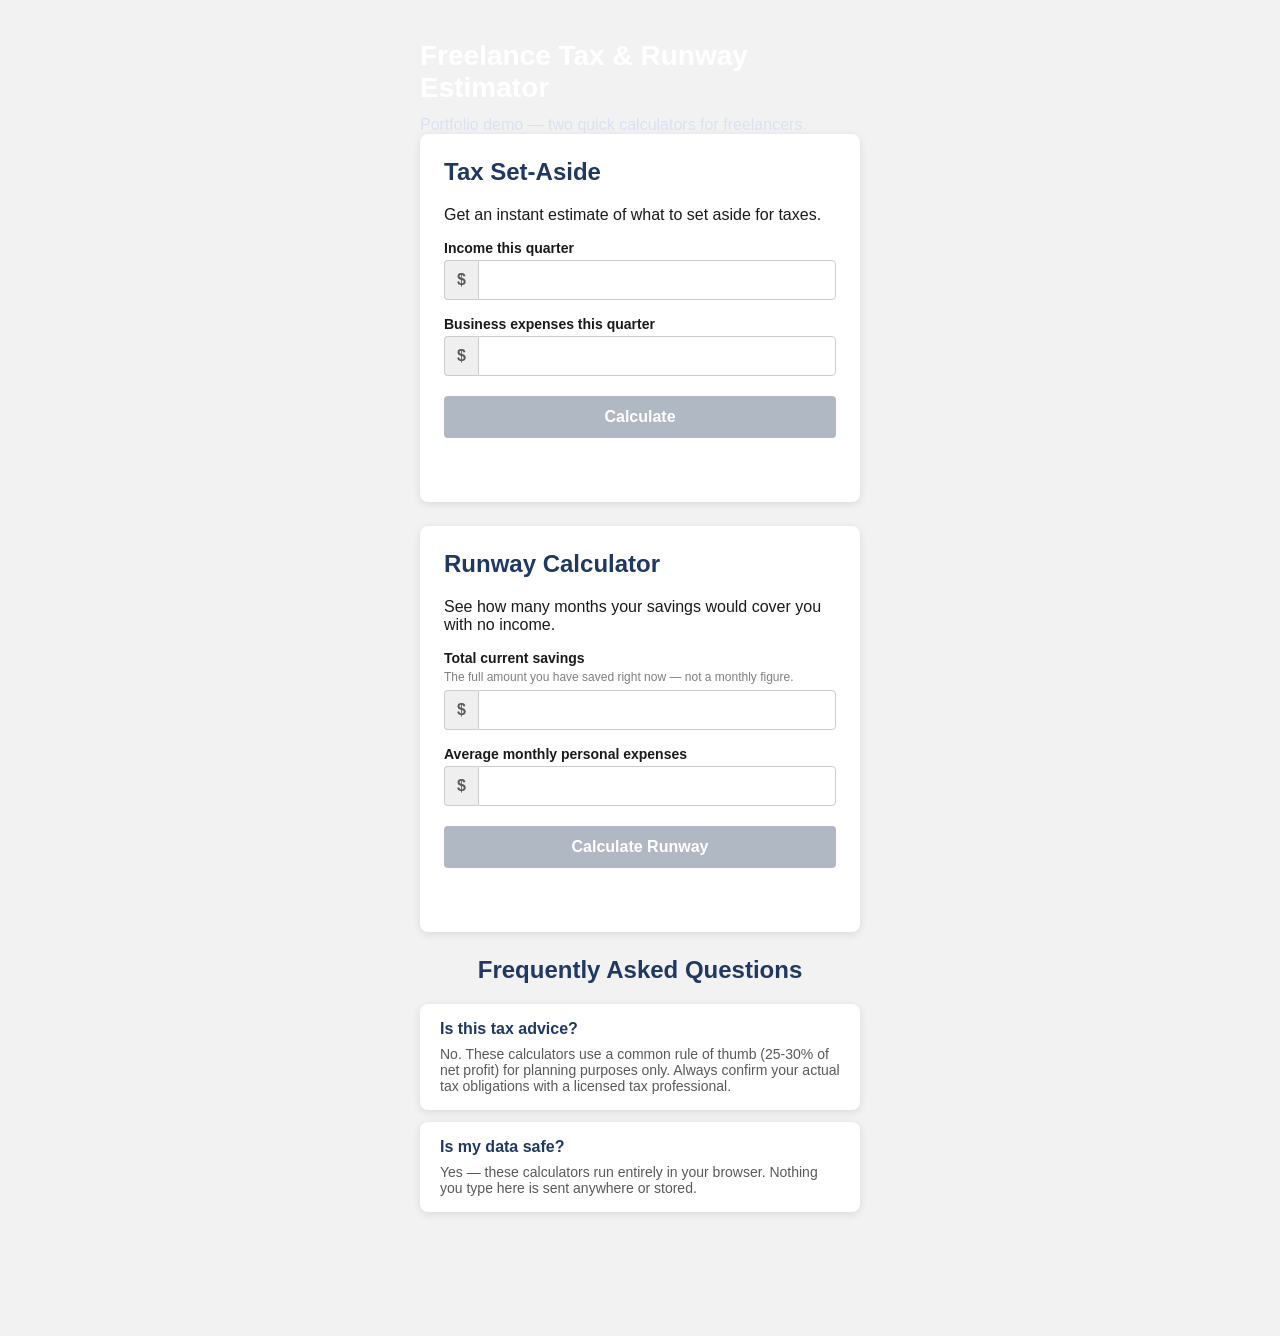
==== portfolio.html @ bd95da1f "Move product pitch above FAQ, add scroll/interaction-triggered sticky CTA bar - New product section " ====
<!DOCTYPE html>
<html lang="en">
<head>
  <meta charset="UTF-8">
  <title>Freelance Tax & Runway Estimator — Portfolio Demo</title>

  <!-- Google Analytics -->
  <script async src="https://www.googletagmanager.com/gtag/js?id=G-4HHNG6VKP3"></script>
  <script>
    window.dataLayer = window.dataLayer || [];
    function gtag(){dataLayer.push(arguments);}
    gtag('js', new Date());
    gtag('config', 'G-4HHNG6VKP3');
  </script>

  <meta property="og:title" content="Freelance Tax & Runway Estimator — Portfolio Demo">
  <meta property="og:description" content="A frontend project: two live calculators for freelancers, built with vanilla HTML/CSS/JS.">
  <meta property="og:type" content="website">
  <meta property="og:url" content="https://mundusflow.github.io/freelance-tax-runway-estimator/portfolio.html">

  <meta name="twitter:card" content="summary">
  <meta name="twitter:title" content="Freelance Tax & Runway Estimator — Portfolio Demo">
  <meta name="twitter:description" content="A frontend project: two live calculators for freelancers, built with vanilla HTML/CSS/JS.">

  <link rel="stylesheet" href="style.css?v=9">
</head>
<body>

  <div class="page">

    <header>
      <h1>Freelance Tax &amp; Runway Estimator</h1>
      <p class="subtitle">Portfolio demo — two quick calculators for freelancers.</p>
    </header>

    <div class="card">
      <h2>Tax Set-Aside</h2>
      <p>Get an instant estimate of what to set aside for taxes.</p>

      <label for="income">Income this quarter</label>
      <div class="input-group">
        <span class="input-prefix">$</span>
        <input type="number" id="income">
      </div>

      <label for="expenses">Business expenses this quarter</label>
      <div class="input-group">
        <span class="input-prefix">$</span>
        <input type="number" id="expenses">
      </div>

      <button id="calculateBtn">Calculate</button>

      <div id="result" class="result"></div>
    </div>

    <div class="card">
      <h2>Runway Calculator</h2>
      <p>See how many months your savings would cover you with no income.</p>

      <label for="savings">Total current savings</label>
      <p class="field-hint">The full amount you have saved right now — not a monthly figure.</p>
      <div class="input-group">
        <span class="input-prefix">$</span>
        <input type="number" id="savings">
      </div>

      <label for="monthlyExpenses">Average monthly personal expenses</label>
      <div class="input-group">
        <span class="input-prefix">$</span>
        <input type="number" id="monthlyExpenses">
      </div>

      <button id="runwayBtn">Calculate Runway</button>

      <div id="runwayResult" class="result"></div>
    </div>

    <div class="faq">
      <h2>Frequently Asked Questions</h2>

      <div class="faq-item">
        <h3>Is this tax advice?</h3>
        <p>No. These calculators use a common rule of thumb (25-30% of net profit) for planning purposes only. Always confirm your actual tax obligations with a licensed tax professional.</p>
      </div>

      <div class="faq-item">
        <h3>Is my data safe?</h3>
        <p>Yes — these calculators run entirely in your browser. Nothing you type here is sent anywhere or stored.</p>
      </div>
    </div>

  </div>

  <script src="script.js?v=9"></script>
</body>
</html>
---- style.css ----
* {
  box-sizing: border-box;
}

body {
  margin: 0;
  font-family: Arial, Helvetica, sans-serif;
  background-color: #F2F2F2;
  color: #1A1A1A;
}

.page {
  max-width: 480px;
  margin: 0 auto;
  padding: 40px 20px 100px 20px;
}

.hero {
  background-color: #1F3864;
  text-align: center;
  padding: 50px 20px;
}

.hero-inner {
  max-width: 480px;
  margin: 0 auto;
}

h1 {
  color: #FFFFFF;
  font-size: 28px;
  margin: 0 0 12px 0;
}

.subtitle {
  color: #D9E1F2;
  margin: 0;
}

.card {
  background-color: #FFFFFF;
  border-radius: 8px;
  box-shadow: 0 2px 8px rgba(0, 0, 0, 0.1);
  padding: 24px;
  margin-bottom: 24px;
}

.card h2 {
  color: #1F3864;
  margin-top: 0;
}

label {
  display: block;
  font-size: 14px;
  font-weight: bold;
  margin-top: 16px;
  margin-bottom: 4px;
}

.field-hint {
  margin: 0 0 6px 0;
  font-size: 12px;
  color: #7F7F7F;
}

input[type="number"] {
  width: 100%;
  padding: 10px;
  font-size: 16px;
  border: 1px solid #CCCCCC;
  border-radius: 4px;
}

.input-group {
  display: flex;
  align-items: stretch;
}

.input-prefix {
  display: flex;
  align-items: center;
  padding: 0 12px;
  background-color: #EFEFEF;
  border: 1px solid #CCCCCC;
  border-right: none;
  border-radius: 4px 0 0 4px;
  font-size: 16px;
  font-weight: bold;
  color: #595959;
}

.input-group input[type="number"] {
  flex: 1;
  min-width: 0;
  border-radius: 0 4px 4px 0;
}

button {
  width: 100%;
  margin-top: 20px;
  padding: 12px;
  font-size: 16px;
  font-weight: bold;
  color: #FFFFFF;
  background-color: #1F3864;
  border: none;
  border-radius: 4px;
  cursor: pointer;
}

button:disabled {
  background-color: #B0B8C4;
  cursor: not-allowed;
}

button:disabled:hover {
  background-color: #B0B8C4;
}

button:hover {
  background-color: #16294B;
}

.result {
  margin-top: 16px;
  min-height: 24px;
}

.result-box {
  background-color: #F7F9FC;
  border: 1px solid #D9E1F2;
  border-left: 4px solid #1F3864;
  border-radius: 6px;
  padding: 16px 18px;
}

.result-intro {
  margin: 0 0 12px 0;
  font-size: 14px;
  color: #595959;
  font-style: italic;
}

.result-stat {
  display: flex;
  justify-content: space-between;
  align-items: baseline;
  padding: 6px 0;
  border-top: 1px solid #E5E5E5;
}

.result-stat:first-of-type {
  border-top: none;
}

.result-label {
  font-size: 14px;
  font-weight: bold;
  color: #1A1A1A;
}

.result-value {
  font-size: 18px;
  font-weight: bold;
}

.result-warning {
  color: #B00020;
}

.result-highlight {
  color: #1F3864;
  font-size: 22px;
}

.result-headline-label {
  margin: 0;
  font-size: 12px;
  font-weight: bold;
  text-transform: uppercase;
  letter-spacing: 0.5px;
  color: #595959;
}

.result-headline-value {
  margin: 4px 0 16px 0;
  font-size: 32px;
  font-weight: bold;
}

.result-breakdown {
  background-color: #FFFFFF;
  border: 1px solid #E5E5E5;
  border-radius: 4px;
  padding: 12px 14px;
  margin-bottom: 12px;
}

.breakdown-title {
  margin: 0 0 6px 0;
  font-size: 12px;
  font-weight: bold;
  color: #1A1A1A;
}

.breakdown-row {
  display: flex;
  justify-content: space-between;
  padding: 3px 0;
  font-size: 14px;
  color: #333333;
}

.breakdown-total {
  font-weight: bold;
  border-top: 1px solid #E5E5E5;
  margin-top: 4px;
  padding-top: 6px;
  color: #1A1A1A;
}

.result-tip {
  margin: 0;
  font-size: 14px;
  color: #7A5B00;
  background-color: #FFF8E1;
  border-radius: 4px;
  padding: 10px 12px;
}

.faq {
  margin-bottom: 24px;
}

.faq h2 {
  color: #1F3864;
  text-align: center;
  margin-bottom: 20px;
}

.faq-item {
  background-color: #FFFFFF;
  border-radius: 8px;
  box-shadow: 0 2px 8px rgba(0, 0, 0, 0.1);
  padding: 16px 20px;
  margin-bottom: 12px;
}

.faq-item h3 {
  margin: 0 0 8px 0;
  font-size: 16px;
  color: #1F3864;
}

.faq-item p {
  margin: 0;
  color: #595959;
  font-size: 14px;
}

.cta {
  background-color: #1F3864;
  color: #FFFFFF;
  border-radius: 8px;
  padding: 24px;
  text-align: center;
}

.cta h2 {
  margin-top: 0;
  color: #FFFFFF;
}

.cta p {
  color: #D9E1F2;
  margin-bottom: 20px;
}

.product-track-label {
  text-align: left;
  max-width: 260px;
  margin: 0 auto 8px auto;
  font-weight: bold;
  color: #FFFFFF;
}

.product-checklist {
  list-style: none;
  text-align: left;
  max-width: 260px;
  margin: 0 auto 20px auto;
  padding: 0;
}

.product-checklist li {
  padding: 4px 0;
  color: #FFFFFF;
}

.product-checklist li::before {
  content: "\2713  ";
  color: #6FCF97;
  font-weight: bold;
}

.product-badges {
  display: flex;
  justify-content: center;
  flex-wrap: wrap;
  gap: 8px;
  margin-bottom: 20px;
}

.product-badge {
  background-color: rgba(255, 255, 255, 0.15);
  color: #FFFFFF;
  font-size: 12px;
  padding: 4px 10px;
  border-radius: 12px;
}

.cta-button {
  display: inline-block;
  background-color: #FFC000;
  color: #1F3864;
  font-weight: bold;
  text-decoration: none;
  padding: 14px 28px;
  border-radius: 4px;
}

.cta-button:hover {
  background-color: #E6AC00;
}

.sticky-bar {
  position: fixed;
  left: 0;
  right: 0;
  bottom: 0;
  background-color: #1F3864;
  box-shadow: 0 -2px 10px rgba(0, 0, 0, 0.15);
  transform: translateY(100%);
  transition: transform 0.3s ease;
  z-index: 1000;
}

.sticky-bar.visible {
  transform: translateY(0);
}

.sticky-bar-inner {
  max-width: 720px;
  margin: 0 auto;
  height: 66px;
  display: flex;
  align-items: center;
  justify-content: space-between;
  gap: 12px;
  padding: 0 16px;
}

.sticky-bar-text {
  display: flex;
  flex-direction: column;
  min-width: 0;
}

.sticky-bar-title {
  color: #FFFFFF;
  font-weight: bold;
  font-size: 14px;
  white-space: nowrap;
}

.sticky-bar-subtitle {
  color: #D9E1F2;
  font-size: 12px;
  white-space: nowrap;
  overflow: hidden;
  text-overflow: ellipsis;
}

.sticky-bar-price {
  color: #D9E1F2;
  font-size: 12px;
  white-space: nowrap;
  flex-shrink: 0;
}

.sticky-bar-button {
  flex-shrink: 0;
  display: inline-block;
  background-color: #FFC000;
  color: #1F3864;
  font-weight: bold;
  font-size: 14px;
  text-decoration: none;
  padding: 8px 16px;
  border-radius: 4px;
  white-space: nowrap;
}

.sticky-bar-button:hover {
  background-color: #E6AC00;
}

@media (max-width: 480px) {
  .sticky-bar-inner {
    height: 58px;
    padding: 0 12px;
  }

  .sticky-bar-subtitle,
  .sticky-bar-price {
    display: none;
  }
}
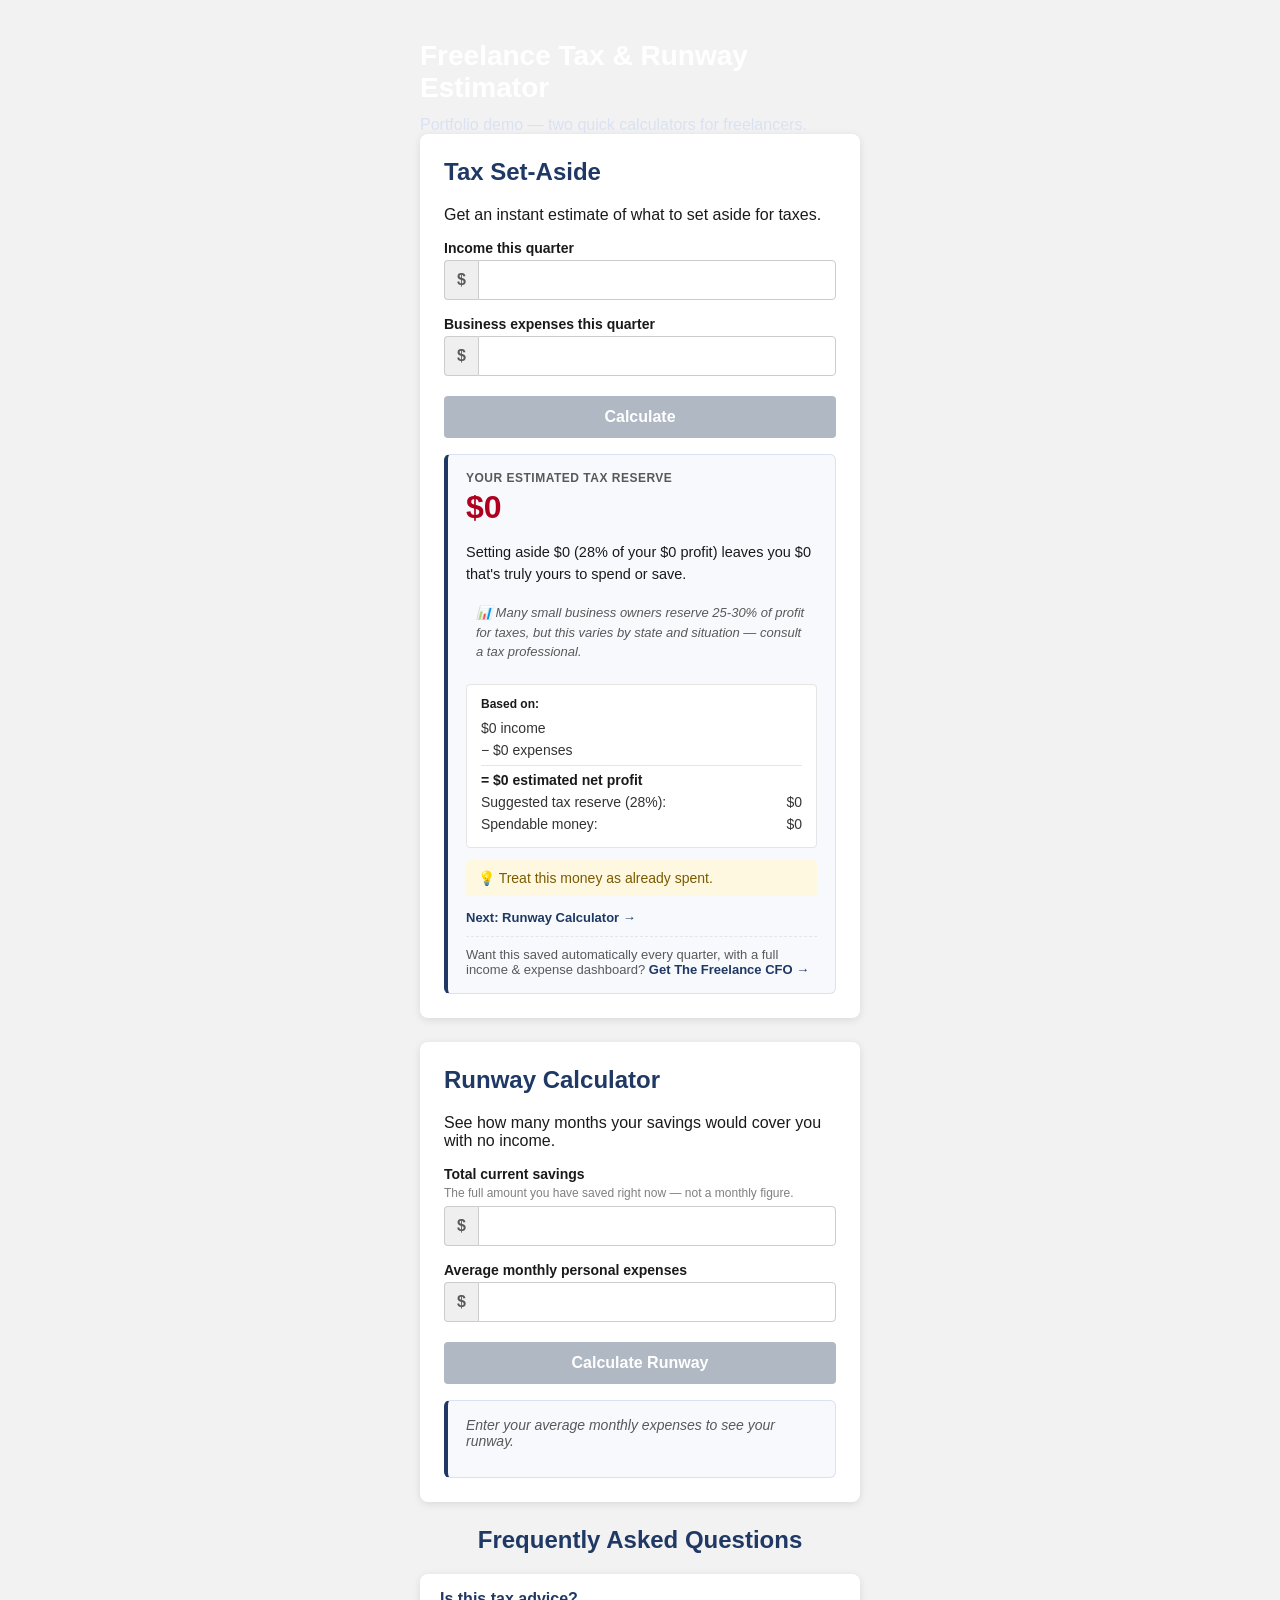
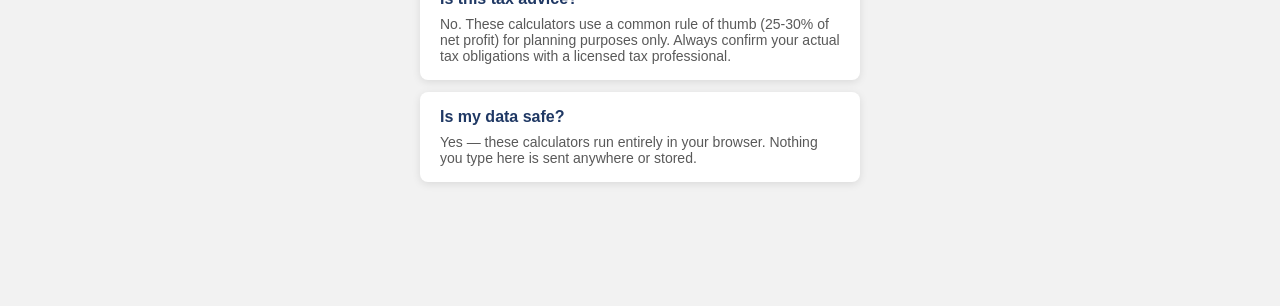
==== commit 6ba00f81: "Show the calculators as a 2-column grid on tablet/desktop Single column below 700px so it still work" ====
--- a/portfolio.html
+++ b/portfolio.html
@@ -22,11 +22,11 @@
   <meta name="twitter:title" content="Freelance Tax & Runway Estimator — Portfolio Demo">
   <meta name="twitter:description" content="A frontend project: two live calculators for freelancers, built with vanilla HTML/CSS/JS.">
 
-  <link rel="stylesheet" href="style.css?v=9">
+  <link rel="stylesheet" href="style.css?v=14">
 </head>
 <body>
 
-  <div class="page">
+  <div class="page narrow">
 
     <header>
       <h1>Freelance Tax &amp; Runway Estimator</h1>
@@ -92,6 +92,6 @@
 
   </div>
 
-  <script src="script.js?v=9"></script>
+  <script src="script.js?v=12"></script>
 </body>
 </html>
--- a/style.css
+++ b/style.css
@@ -10,9 +10,66 @@
 }
 
 .page {
+  padding: 40px 20px 100px 20px;
+}
+
+.narrow {
   max-width: 480px;
   margin: 0 auto;
-  padding: 40px 20px 100px 20px;
+}
+
+.calculators-grid {
+  max-width: 920px;
+  margin: 0 auto;
+  display: grid;
+  grid-template-columns: 1fr 1fr;
+  align-items: start;
+  gap: 24px;
+}
+
+.calculators-grid .card {
+  margin-bottom: 0;
+}
+
+@media (max-width: 700px) {
+  .calculators-grid {
+    grid-template-columns: 1fr;
+    max-width: 480px;
+  }
+}
+
+.brandbar {
+  background-color: #263B41;
+  padding: 10px 16px;
+}
+
+.brandbar-inner {
+  display: flex;
+  align-items: center;
+  justify-content: space-between;
+}
+
+.brandbar-logo {
+  height: 32px;
+  width: 32px;
+  display: block;
+  border-radius: 6px;
+}
+
+.brandbar-inner a {
+  display: inline-flex;
+  border-radius: 6px;
+  transition: opacity 0.15s ease, transform 0.15s ease;
+}
+
+.brandbar-inner a:hover {
+  opacity: 0.85;
+  transform: scale(1.05);
+}
+
+.brandbar-inner a:focus-visible {
+  outline: 2px solid #FFC000;
+  outline-offset: 2px;
 }
 
 .hero {
@@ -229,6 +286,93 @@
   padding: 10px 12px;
 }
 
+.result-interpretation {
+  margin: 0 0 10px 0;
+  font-size: 14.5px;
+  line-height: 1.5;
+  color: #1A1A1A;
+}
+
+.result-benchmark {
+  margin: 0 0 14px 0;
+  padding: 8px 10px;
+  font-size: 13px;
+  line-height: 1.5;
+  font-style: italic;
+  color: #595959;
+  background-color: #F7F9FC;
+  border-radius: 4px;
+}
+
+.result-next-link {
+  display: inline-block;
+  margin-top: 14px;
+  font-size: 13px;
+  font-weight: bold;
+  color: #1F3864;
+  text-decoration: none;
+}
+
+.result-next-link:hover {
+  text-decoration: underline;
+}
+
+.result-upgrade {
+  margin: 10px 0 0 0;
+  padding-top: 10px;
+  border-top: 1px dashed #E5E5E5;
+  font-size: 13px;
+  color: #595959;
+}
+
+.result-upgrade a {
+  color: #1F3864;
+  font-weight: bold;
+  text-decoration: none;
+}
+
+.result-upgrade a:hover {
+  text-decoration: underline;
+}
+
+.privacy-note {
+  margin: 0 0 14px 0;
+  font-size: 12px;
+  color: #7F7F7F;
+}
+
+.clear-link {
+  display: inline-block;
+  margin: 0 0 16px 0;
+  padding: 0;
+  font-size: 12.5px;
+  font-weight: bold;
+  color: #1F3864;
+  background: none;
+  border: none;
+  text-decoration: underline;
+  cursor: pointer;
+}
+
+.clear-link:hover {
+  color: #16294B;
+}
+
+.calc-explainer {
+  margin-top: 8px;
+}
+
+.calc-explainer p {
+  margin: 0 0 10px 0;
+  font-size: 13.5px;
+  line-height: 1.6;
+  color: #444444;
+}
+
+.calc-explainer p:last-child {
+  margin-bottom: 0;
+}
+
 .faq {
   margin-bottom: 24px;
 }
@@ -259,6 +403,50 @@
   font-size: 14px;
 }
 
+.more-tools {
+  text-align: center;
+  margin-bottom: 24px;
+}
+
+.more-tools-title {
+  margin: 0 0 4px 0;
+  font-size: 13px;
+  font-weight: bold;
+  text-transform: uppercase;
+  letter-spacing: 0.5px;
+  color: #1F3864;
+}
+
+.more-tools-subtitle {
+  margin: 0 0 14px 0;
+  font-size: 13px;
+  color: #7F7F7F;
+}
+
+.more-tools-links {
+  display: flex;
+  flex-direction: column;
+  gap: 8px;
+}
+
+.more-tools-links a {
+  display: block;
+  background-color: #FFFFFF;
+  border: 1px solid #D9E1F2;
+  border-left: 4px solid #1F3864;
+  border-radius: 6px;
+  padding: 10px 14px;
+  color: #1F3864;
+  font-weight: bold;
+  font-size: 13.5px;
+  text-decoration: none;
+  box-shadow: 0 2px 8px rgba(0, 0, 0, 0.06);
+}
+
+.more-tools-links a:hover {
+  background-color: #F7F9FC;
+}
+
 .cta {
   background-color: #1F3864;
   color: #FFFFFF;
@@ -275,6 +463,63 @@
 .cta p {
   color: #D9E1F2;
   margin-bottom: 20px;
+}
+
+.product-screenshots {
+  display: flex;
+  flex-direction: column;
+  gap: 12px;
+  margin-bottom: 20px;
+}
+
+.product-screenshot {
+  width: 100%;
+  height: auto;
+  display: block;
+  border-radius: 6px;
+  border: 1px solid rgba(255, 255, 255, 0.2);
+  box-shadow: 0 4px 12px rgba(0, 0, 0, 0.25);
+  cursor: zoom-in;
+  transition: transform 0.15s ease;
+}
+
+.product-screenshot:hover {
+  transform: scale(1.02);
+}
+
+.lightbox {
+  display: none;
+  position: fixed;
+  inset: 0;
+  background-color: rgba(0, 0, 0, 0.88);
+  z-index: 2000;
+  align-items: center;
+  justify-content: center;
+  padding: 30px;
+  cursor: zoom-out;
+}
+
+.lightbox.open {
+  display: flex;
+}
+
+.lightbox-img {
+  max-width: 95%;
+  max-height: 90%;
+  border-radius: 6px;
+  box-shadow: 0 6px 24px rgba(0, 0, 0, 0.5);
+  cursor: default;
+}
+
+.lightbox-close {
+  position: fixed;
+  top: 16px;
+  right: 24px;
+  color: #FFFFFF;
+  font-size: 36px;
+  font-weight: bold;
+  line-height: 1;
+  cursor: pointer;
 }
 
 .product-track-label {
@@ -382,24 +627,29 @@
   text-overflow: ellipsis;
 }
 
-.sticky-bar-price {
-  color: #D9E1F2;
-  font-size: 12px;
-  white-space: nowrap;
-  flex-shrink: 0;
-}
-
 .sticky-bar-button {
   flex-shrink: 0;
-  display: inline-block;
+  display: flex;
+  flex-direction: column;
+  align-items: center;
+  line-height: 1.3;
   background-color: #FFC000;
   color: #1F3864;
-  font-weight: bold;
-  font-size: 14px;
   text-decoration: none;
-  padding: 8px 16px;
+  padding: 6px 16px;
   border-radius: 4px;
   white-space: nowrap;
+}
+
+.sticky-bar-button-text {
+  font-weight: bold;
+  font-size: 14px;
+}
+
+.sticky-bar-button-price {
+  font-size: 10.5px;
+  font-weight: 600;
+  opacity: 0.85;
 }
 
 .sticky-bar-button:hover {
@@ -412,8 +662,7 @@
     padding: 0 12px;
   }
 
-  .sticky-bar-subtitle,
-  .sticky-bar-price {
+  .sticky-bar-subtitle {
     display: none;
   }
 }
